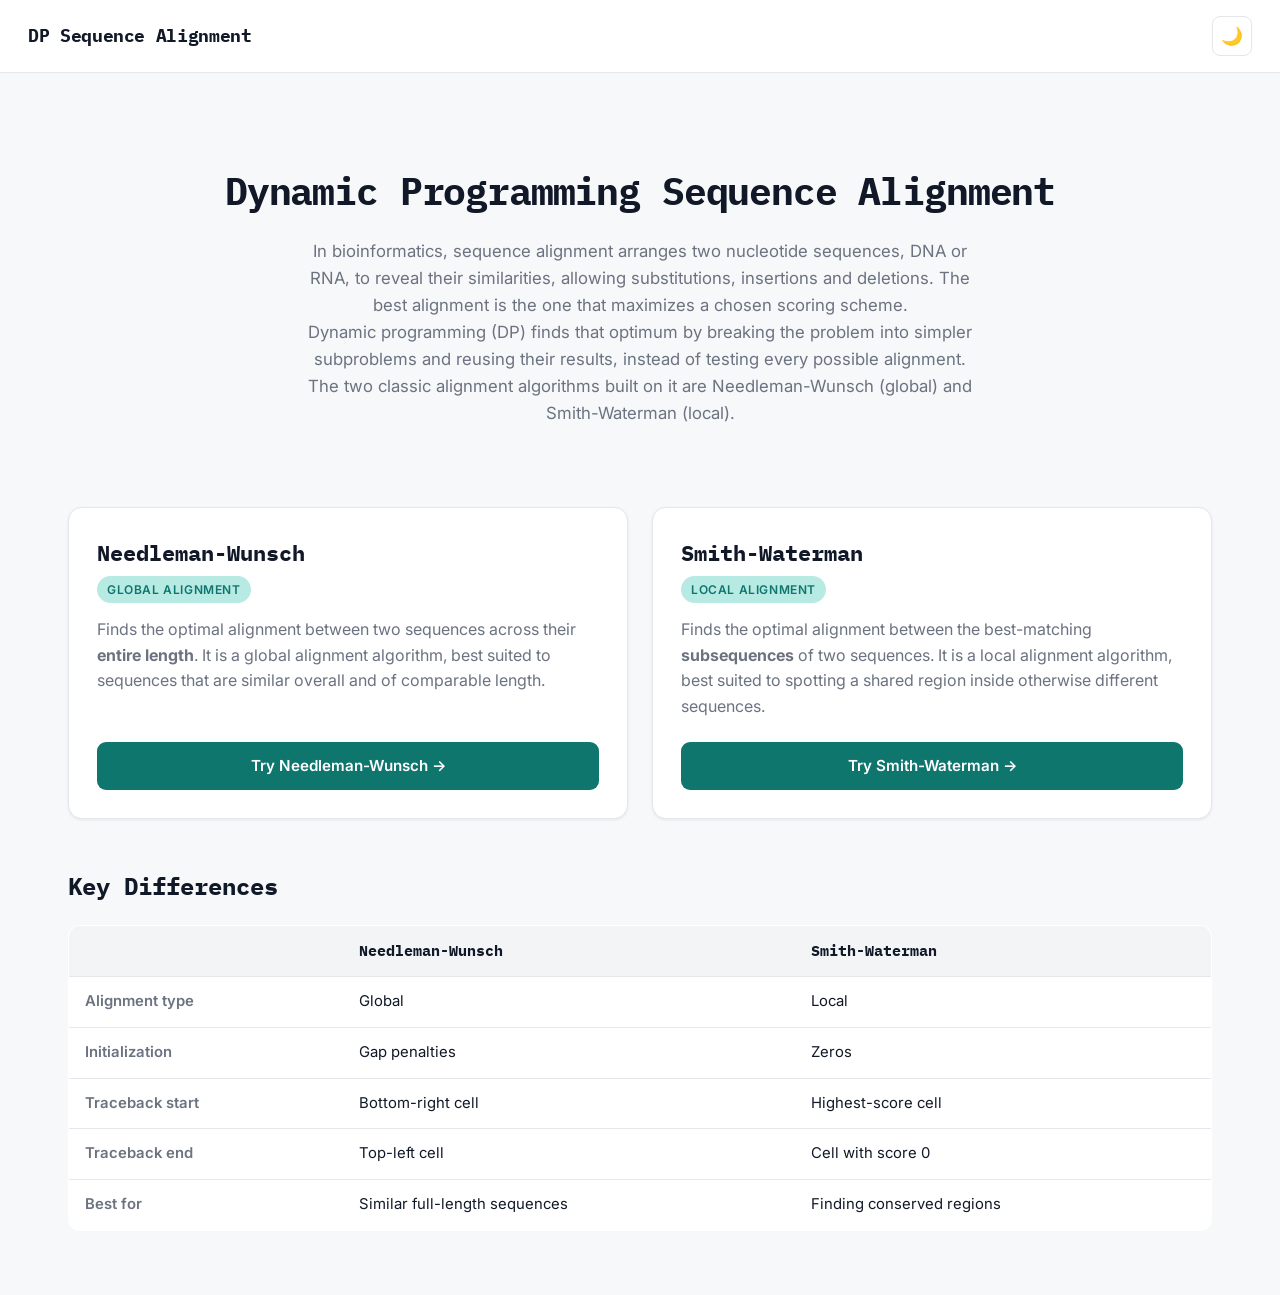
==== index.html @ d52497ba "first commit" ====
<!DOCTYPE html>
<html lang="en">
<head>
  <meta charset="UTF-8" />
  <meta name="viewport" content="width=device-width, initial-scale=1.0" />
  <title>DP Sequence Alignment</title>
  <link rel="preconnect" href="https://fonts.googleapis.com" />
  <link rel="preconnect" href="https://fonts.gstatic.com" crossorigin />
  <link href="https://fonts.googleapis.com/css2?family=IBM+Plex+Mono:wght@400;600;700&family=Inter:wght@400;500;600;700&display=swap" rel="stylesheet" />
  <link rel="stylesheet" href="style.css" />
  <script>
    (function () {
      const theme = localStorage.getItem('theme') || 'light';
      document.documentElement.setAttribute('data-theme', theme);
    })();
  </script>
</head>
<body>
  <header class="header-bar">
    <h1 class="site-title">DP Sequence Alignment</h1>
    <button class="theme-toggle" id="themeToggle" aria-label="Toggle dark mode" title="Toggle dark mode">
      <span class="icon-moon">🌙</span>
      <span class="icon-sun">☀️</span>
    </button>
  </header>

  <div class="container">
    <section class="hero">
      <h1>Dynamic Programming Sequence Alignment</h1>
      <p>
        In bioinformatics, sequence alignment arranges two nucleotide sequences, DNA or RNA,
        to reveal their similarities, allowing substitutions, insertions and deletions. 
        The best alignment is the one that maximizes a chosen scoring scheme.
      </p>
      <p>
        Dynamic programming (DP) finds that optimum by breaking the problem into simpler
        subproblems and reusing their results, instead of testing every possible alignment.
        The two classic alignment algorithms built on it are Needleman-Wunsch (global) and
        Smith-Waterman (local).
      </p>
    </section>

    <section class="card-grid">
      <article class="algo-card">
        <h3>Needleman-Wunsch</h3>
        <span class="badge">Global Alignment</span>
        <p>
          Finds the optimal alignment between two sequences across their
          <strong>entire length</strong>. It is a global alignment algorithm, best suited to
          sequences that are similar overall and of comparable length.
        </p>
        <a class="btn btn-primary" href="nw.html">Try Needleman-Wunsch →</a>
      </article>

      <article class="algo-card">
        <h3>Smith-Waterman</h3>
        <span class="badge">Local Alignment</span>
        <p>
          Finds the optimal alignment between the best-matching
          <strong>subsequences</strong> of two sequences. It is a local alignment algorithm,
          best suited to spotting a shared region inside otherwise different sequences.
        </p>
        <a class="btn btn-primary" href="sw.html">Try Smith-Waterman →</a>
      </article>
    </section>

    <section class="compare-section">
      <h2>Key Differences</h2>
      <table class="compare">
        <thead>
          <tr>
            <th></th>
            <th>Needleman-Wunsch</th>
            <th>Smith-Waterman</th>
          </tr>
        </thead>
        <tbody>
          <tr><td>Alignment type</td><td>Global</td><td>Local</td></tr>
          <tr><td>Initialization</td><td>Gap penalties</td><td>Zeros</td></tr>
          <tr><td>Traceback start</td><td>Bottom-right cell</td><td>Highest-score cell</td></tr>
          <tr><td>Traceback end</td><td>Top-left cell</td><td>Cell with score 0</td></tr>
          <tr><td>Best for</td><td>Similar full-length sequences</td><td>Finding conserved regions</td></tr>
        </tbody>
      </table>
    </section>
  </div>

  <script>
    function toggleTheme() {
      const current = document.documentElement.getAttribute('data-theme');
      const next = current === 'dark' ? 'light' : 'dark';
      document.documentElement.setAttribute('data-theme', next);
      localStorage.setItem('theme', next);
    }
    document.getElementById('themeToggle').addEventListener('click', toggleTheme);
  </script>
</body>
</html>
---- style.css ----
:root {
  --bg: #F7F8FA;
  --surface: #FFFFFF;
  --cell-header: #9CA3AF;
  --cell-header-text: #111827;
  --cell-data: #F3F4F6;
  --cell-data-border: #E5E7EB;
  --path: rgba(20, 184, 166, 0.30);
  --path-active: rgba(20, 184, 166, 0.55);
  --accent: #0F766E;
  --accent-hover: #0d655e;
  --text-primary: #111827;
  --text-secondary: #6B7280;
  --border: #E5E7EB;
  --match: #0F766E;
  --error: #DC2626;
  --shadow: rgba(15, 23, 42, 0.08);
}

[data-theme="dark"] {
  --bg: #0F172A;
  --surface: #1E293B;
  --cell-header: #475569;
  --cell-header-text: #F1F5F9;
  --cell-data: #1E293B;
  --cell-data-border: #334155;
  --path: rgba(20, 184, 166, 0.25);
  --path-active: rgba(20, 184, 166, 0.45);
  --accent: #0F766E;
  --accent-hover: #14b8a6;
  --text-primary: #F1F5F9;
  --text-secondary: #94A3B8;
  --border: #334155;
  --match: #2dd4bf;
  --error: #F87171;
  --shadow: rgba(0, 0, 0, 0.4);
}

* { box-sizing: border-box; }

html, body {
  margin: 0;
  padding: 0;
}

body {
  background: var(--bg);
  color: var(--text-primary);
  font-family: 'Inter', -apple-system, BlinkMacSystemFont, 'Segoe UI', sans-serif;
  line-height: 1.6;
  transition: background 0.2s ease, color 0.2s ease;
}

h1, h2, h3, h4, .mono {
  font-family: 'IBM Plex Mono', 'Courier New', monospace;
}

a { color: var(--accent); }

.header-bar {
  display: flex;
  align-items: center;
  justify-content: space-between;
  padding: 16px 28px;
  background: var(--surface);
  border-bottom: 1px solid var(--border);
  position: sticky;
  top: 0;
  z-index: 50;
}

.header-bar .site-title {
  font-family: 'IBM Plex Mono', monospace;
  font-weight: 700;
  font-size: 1.1rem;
  letter-spacing: -0.02em;
  margin: 0;
}

.header-bar .back-link {
  font-family: 'IBM Plex Mono', monospace;
  font-size: 0.9rem;
  text-decoration: none;
  font-weight: 600;
}
.header-bar .back-link:hover { text-decoration: underline; }

.theme-toggle {
  background: transparent;
  border: 1px solid var(--border);
  color: var(--text-primary);
  border-radius: 8px;
  width: 40px;
  height: 40px;
  cursor: pointer;
  display: inline-flex;
  align-items: center;
  justify-content: center;
  font-size: 1.1rem;
  transition: background 0.15s ease, border-color 0.15s ease;
}
.theme-toggle:hover { background: var(--cell-data); border-color: var(--accent); }
.theme-toggle .icon-sun { display: none; }
.theme-toggle .icon-moon { display: inline; }
[data-theme="dark"] .theme-toggle .icon-sun { display: inline; }
[data-theme="dark"] .theme-toggle .icon-moon { display: none; }

.container {
  max-width: 1200px;
  margin: 0 auto;
  padding: 32px 28px 64px;
}

.hero {
  text-align: center;
  padding: 56px 0 40px;
}
.hero h1 {
  font-size: 2.4rem;
  margin: 0 0 16px;
  letter-spacing: -0.03em;
}
.hero p {
  max-width: 680px;
  margin: 0 auto;
  color: var(--text-secondary);
  font-size: 1.05rem;
}

.card-grid {
  display: grid;
  grid-template-columns: 1fr 1fr;
  gap: 24px;
  margin: 40px 0;
}
.algo-card {
  background: var(--surface);
  border: 1px solid var(--border);
  border-radius: 14px;
  padding: 28px;
  box-shadow: 0 1px 3px var(--shadow);
  display: flex;
  flex-direction: column;
}
.algo-card h3 {
  margin: 0 0 6px;
  font-size: 1.35rem;
}
.algo-card .badge {
  display: inline-block;
  align-self: flex-start;
  font-size: 0.75rem;
  font-weight: 600;
  text-transform: uppercase;
  letter-spacing: 0.05em;
  color: var(--accent);
  background: var(--path);
  padding: 4px 10px;
  border-radius: 999px;
  margin-bottom: 14px;
}

[data-theme="dark"] .algo-card .badge {
  color: #F1F5F9;
}
.algo-card p {
  color: var(--text-secondary);
  flex: 1;
  margin: 0 0 22px;
}

.btn {
  display: inline-flex;
  align-items: center;
  justify-content: center;
  gap: 6px;
  font-family: 'Inter', sans-serif;
  font-size: 0.95rem;
  font-weight: 600;
  padding: 11px 18px;
  border-radius: 9px;
  cursor: pointer;
  border: 1px solid transparent;
  text-decoration: none;
  transition: background 0.15s ease, transform 0.05s ease;
}
.btn:active { transform: translateY(1px); }
.btn-primary {
  background: var(--accent);
  color: #fff;
}
.btn-primary:hover { background: var(--accent-hover); }
.btn-secondary {
  background: transparent;
  color: var(--text-primary);
  border-color: var(--border);
}
.btn-secondary:hover { background: var(--cell-data); }

.compare-section { margin-top: 48px; }
.compare-section h2 { font-size: 1.5rem; }
table.compare {
  width: 100%;
  border-collapse: collapse;
  background: var(--surface);
  border: 1px solid var(--border);
  border-radius: 12px;
  overflow: hidden;
  margin-top: 16px;
}
table.compare th, table.compare td {
  padding: 13px 16px;
  text-align: left;
  border-bottom: 1px solid var(--border);
  font-size: 0.93rem;
}
table.compare thead th {
  background: var(--cell-data);
  font-family: 'IBM Plex Mono', monospace;
}
table.compare tbody td:first-child {
  font-weight: 600;
  color: var(--text-secondary);
}
table.compare tr:last-child td { border-bottom: none; }

.page-title {
  font-size: 2rem;
  margin: 8px 0 4px;
  letter-spacing: -0.02em;
}

.description {
  background: var(--surface);
  border: 1px solid var(--border);
  border-radius: 12px;
  margin: 20px 0 28px;
  overflow: hidden;
}
.description > summary {
  cursor: pointer;
  padding: 16px 22px;
  font-family: 'IBM Plex Mono', monospace;
  font-weight: 700;
  font-size: 1.1rem;
  list-style: none;
  display: flex;
  align-items: center;
  gap: 10px;
}
.description > summary::-webkit-details-marker { display: none; }
.description > summary::before {
  content: '▸';
  transition: transform 0.15s ease;
  color: var(--accent);
}
.description[open] > summary::before { transform: rotate(90deg); }
.description .desc-body {
  padding: 0 22px 22px;
  color: var(--text-secondary);
}
.description .desc-body ol { padding-left: 20px; }
.description .desc-body strong { color: var(--text-primary); }
.description pre {
  background: var(--bg);
  border: 1px solid var(--border);
  border-radius: 8px;
  padding: 14px 16px;
  overflow-x: auto;
  font-family: 'IBM Plex Mono', monospace;
  font-size: 0.85rem;
  color: var(--text-primary);
  line-height: 1.5;
}

.work-area {
  display: grid;
  grid-template-columns: 55% 45%;
  gap: 28px;
  align-items: start;
}

.panel {
  background: var(--surface);
  border: 1px solid var(--border);
  border-radius: 12px;
  padding: 22px;
}
.panel h3 {
  margin: 0 0 16px;
  font-size: 1.15rem;
}

.control-row {
  display: flex;
  flex-wrap: wrap;
  gap: 14px;
  margin-bottom: 16px;
}
.field {
  display: flex;
  flex-direction: column;
  gap: 5px;
  flex: 1;
  min-width: 120px;
}
.field label {
  font-size: 0.78rem;
  font-weight: 600;
  text-transform: uppercase;
  letter-spacing: 0.04em;
  color: var(--text-secondary);
}
.field input {
  font-family: 'IBM Plex Mono', monospace;
  font-size: 0.95rem;
  padding: 9px 11px;
  border-radius: 8px;
  border: 1px solid var(--border);
  background: var(--bg);
  color: var(--text-primary);
}
.field input:focus {
  outline: none;
  border-color: var(--accent);
  box-shadow: 0 0 0 3px var(--path);
}

.btn-row {
  display: flex;
  gap: 10px;
  margin: 18px 0 8px;
}

.error-msg {
  color: var(--error);
  font-size: 0.85rem;
  font-weight: 600;
  min-height: 1.2em;
  margin: 4px 0;
}

.chips-label {
  font-size: 0.78rem;
  font-weight: 600;
  text-transform: uppercase;
  letter-spacing: 0.04em;
  color: var(--text-secondary);
  margin: 14px 0 8px;
}
.chips { display: flex; flex-wrap: wrap; gap: 8px; }
.chip {
  font-family: 'IBM Plex Mono', monospace;
  font-size: 0.82rem;
  padding: 6px 12px;
  border-radius: 999px;
  border: 1px solid var(--border);
  background: var(--bg);
  color: var(--text-primary);
  cursor: pointer;
  transition: border-color 0.15s, background 0.15s;
}
.chip:hover { border-color: var(--accent); background: var(--path); }

.matrix-wrap {
  overflow-x: auto;
  padding-bottom: 6px;
}
table.matrix {
  border-collapse: separate;
  border-spacing: 0;
  font-family: 'IBM Plex Mono', monospace;
}
table.matrix td {
  min-width: 48px;
  min-height: 48px;
  width: 48px;
  height: 48px;
  text-align: center;
  vertical-align: middle;
  border: 1px solid var(--cell-data-border);
  position: relative;
  user-select: none;
}
table.matrix.dense td { min-width: 40px; width: 40px; height: 40px; min-height: 40px; }
table.matrix.dense2 td { min-width: 32px; width: 32px; height: 32px; min-height: 32px; }
table.matrix.smallfont td { font-size: 0.78rem; }
table.matrix.smallfont2 td { font-size: 0.68rem; }

td.cell-corner {
  background: var(--cell-header);
}
td.cell-header {
  background: var(--cell-header);
  color: var(--cell-header-text);
  font-weight: 700;
}
td.cell-data {
  background: var(--cell-data);
  cursor: pointer;
}
td.cell-data .score {
  display: block;
  font-weight: 600;
  line-height: 1.1;
}
td.cell-data .arrows {
  display: block;
  font-size: 0.62em;
  color: var(--text-secondary);
  line-height: 1;
  margin-top: 2px;
  letter-spacing: 1px;
}

td.cell-data.on-path { background: var(--path); }
td.cell-data.selected-path { background: var(--path-active); }
td.cell-data.inspected { outline: 2px dashed var(--accent); outline-offset: -2px; }
/* Traceback start/end cells (NW) and the max-score cell (SW) */
td.cell-data.start-cell,
td.cell-data.end-cell { box-shadow: inset 0 0 0 3px var(--accent); }
td.cell-data.max-cell { box-shadow: inset 0 0 0 2px var(--accent); }

.paths-count {
  font-size: 0.85rem;
  color: var(--text-secondary);
  font-weight: 600;
  margin-bottom: 12px;
}
.paths-list {
  max-height: 220px;
  overflow-y: auto;
  display: flex;
  flex-direction: column;
  gap: 8px;
}
.path-item {
  font-family: 'IBM Plex Mono', monospace;
  font-size: 0.82rem;
  padding: 9px 12px;
  border-radius: 8px;
  border: 1px solid var(--border);
  background: var(--bg);
  cursor: pointer;
  transition: border-color 0.15s, background 0.15s;
  word-break: break-all;
}
.path-item:hover { border-color: var(--accent); }
.path-item.active {
  border-color: var(--accent);
  background: var(--path);
  font-weight: 600;
}

hr.divider {
  border: none;
  border-top: 1px solid var(--border);
  margin: 20px 0;
}

.alignment-result {
  font-family: 'IBM Plex Mono', monospace;
  font-size: 1.05rem;
  line-height: 1.7;
  background: var(--bg);
  border: 1px solid var(--border);
  border-radius: 8px;
  padding: 16px 18px;
  overflow-x: auto;
  white-space: pre;
}
.alignment-result .label { color: var(--text-secondary); }
.alignment-result .match-char {
  color: var(--match);
  font-weight: 700;
}
.alignment-result .midline { color: var(--text-secondary); }

.score-display {
  font-family: 'IBM Plex Mono', monospace;
  font-size: 1.2rem;
  font-weight: 700;
  margin-top: 16px;
  color: var(--accent);
}
.region-display {
  font-family: 'IBM Plex Mono', monospace;
  font-size: 0.9rem;
  color: var(--text-secondary);
  margin-top: 6px;
}

.placeholder {
  color: var(--text-secondary);
  font-size: 0.9rem;
  font-style: italic;
}

.cell-detail {
  margin-top: 16px;
  background: var(--bg);
  border: 1px solid var(--border);
  border-radius: 8px;
  padding: 14px 16px;
}
.cell-detail .cd-header {
  font-family: 'IBM Plex Mono', monospace;
  font-weight: 700;
  font-size: 0.92rem;
  margin-bottom: 10px;
}
.cell-detail .cd-options { display: flex; flex-direction: column; gap: 6px; }
.cell-detail .cd-opt {
  display: grid;
  grid-template-columns: 20px 1fr auto;
  align-items: center;
  gap: 10px;
  padding: 6px 10px;
  border-radius: 6px;
  border: 1px solid var(--border);
  background: var(--surface);
  font-size: 0.85rem;
}
.cell-detail .cd-opt.win {
  background: var(--path);
  border-color: var(--accent);
}
.cell-detail .cd-arrow {
  font-family: 'IBM Plex Mono', monospace;
  font-size: 1.05rem;
  text-align: center;
  color: var(--accent);
}
.cell-detail .cd-label { color: var(--text-secondary); }
.cell-detail .cd-opt.win .cd-label { color: var(--text-primary); font-weight: 600; }
.cell-detail .cd-formula { font-family: 'IBM Plex Mono', monospace; white-space: nowrap; }
.cell-detail .cd-note { font-size: 0.85rem; color: var(--text-secondary); }
.cell-detail .cd-result {
  font-family: 'IBM Plex Mono', monospace;
  font-weight: 700;
  font-size: 0.92rem;
  margin-top: 12px;
  color: var(--accent);
}

.legend {
  display: flex;
  flex-wrap: wrap;
  gap: 14px;
  margin-top: 14px;
  font-size: 0.78rem;
  color: var(--text-secondary);
}
.legend span { display: inline-flex; align-items: center; gap: 6px; }
.legend .swatch {
  width: 16px; height: 16px; border-radius: 4px; display: inline-block;
  border: 1px solid var(--border);
}
.legend .swatch.on-path { background: var(--path); }
.legend .swatch.selected { background: var(--path-active); }
.legend .swatch.start { box-shadow: inset 0 0 0 2px var(--accent); }

@media (max-width: 900px) {
  .work-area { grid-template-columns: 1fr; }
  .work-area .controls-col { order: 1; }
  .work-area .matrix-col { order: 2; }
  .work-area .results-col { order: 3; }
  .card-grid { grid-template-columns: 1fr; }
  .hero h1 { font-size: 1.8rem; }
}
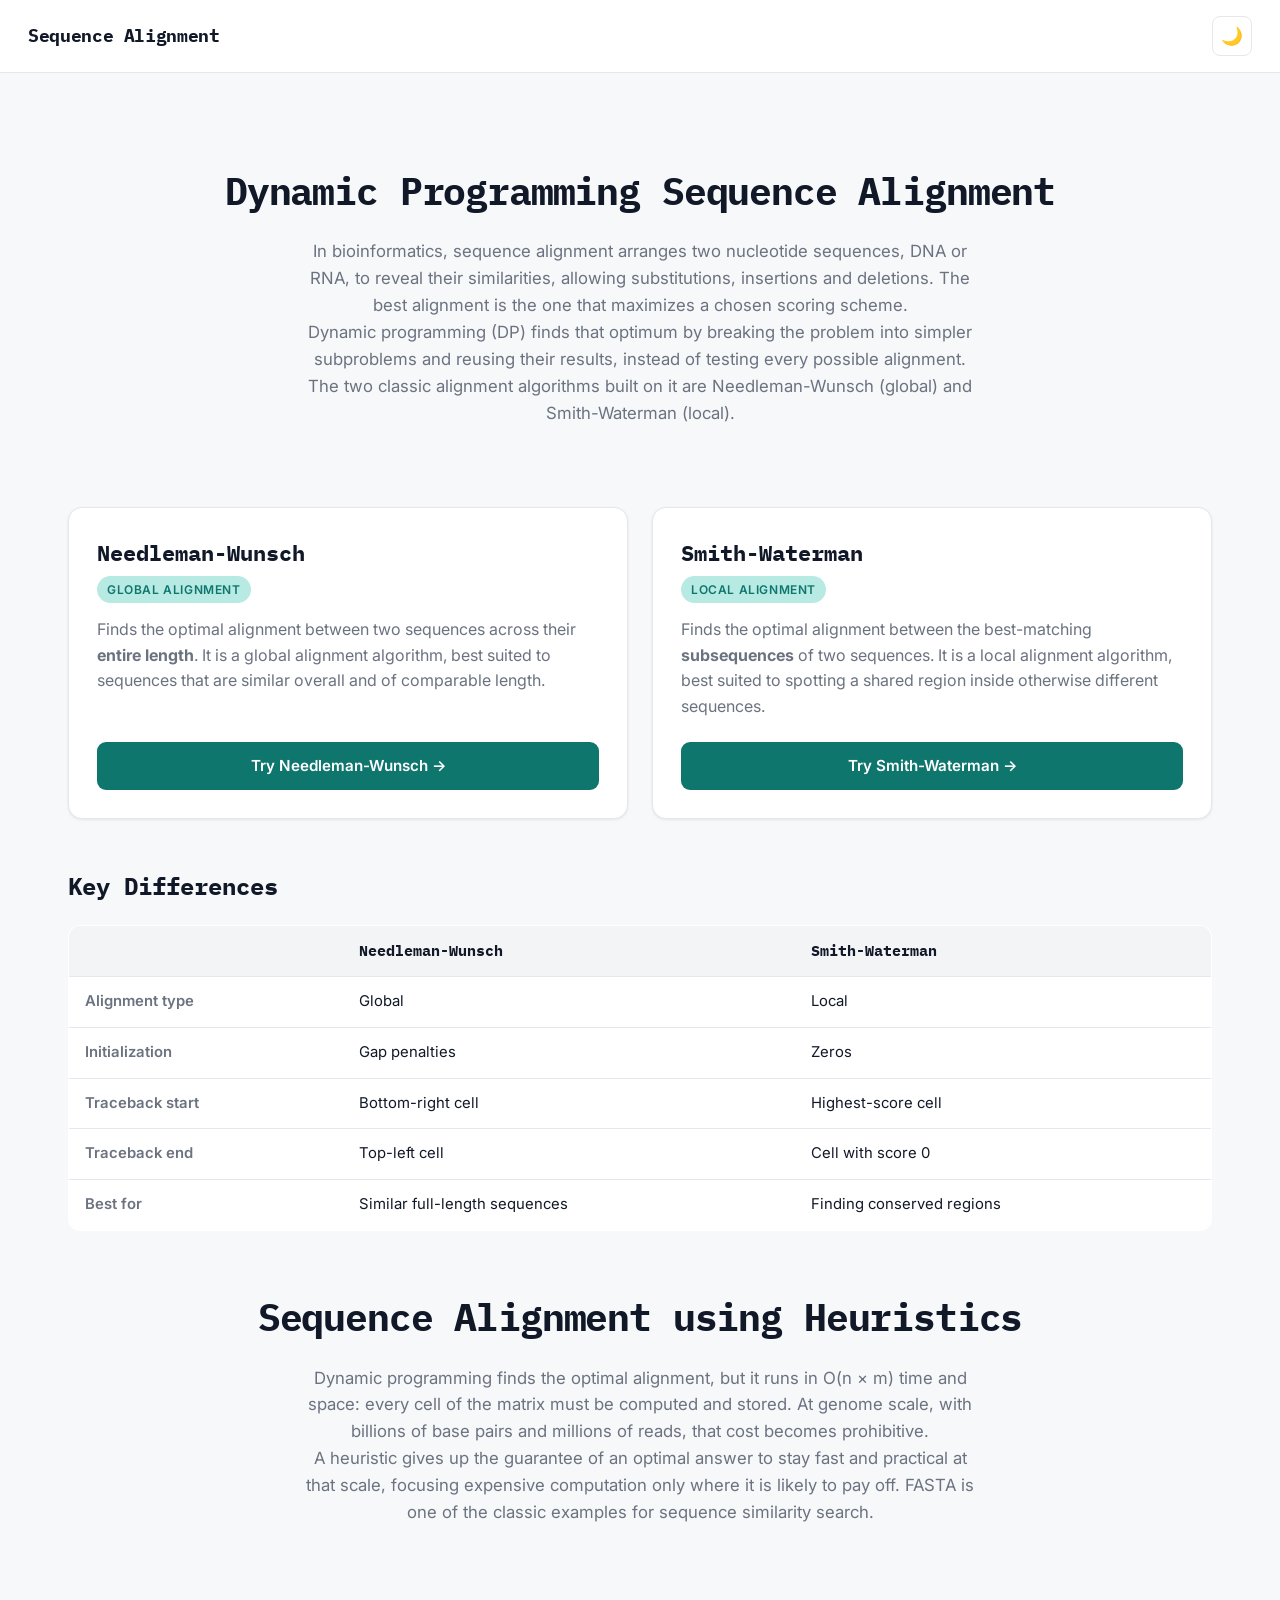
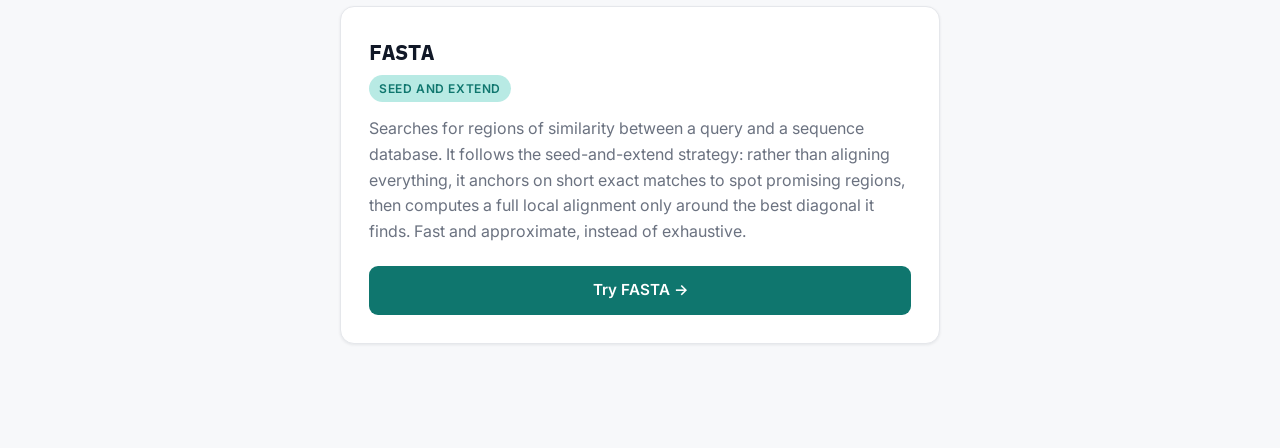
==== commit 403baf7d: "add FASTA modified:   README.md new file:   docs/HeuristicsGIF.gif new file:   fasta.html new file: " ====
--- a/index.html
+++ b/index.html
@@ -3,7 +3,7 @@
 <head>
   <meta charset="UTF-8" />
   <meta name="viewport" content="width=device-width, initial-scale=1.0" />
-  <title>DP Sequence Alignment</title>
+  <title>Sequence Alignment</title>
   <link rel="preconnect" href="https://fonts.googleapis.com" />
   <link rel="preconnect" href="https://fonts.gstatic.com" crossorigin />
   <link href="https://fonts.googleapis.com/css2?family=IBM+Plex+Mono:wght@400;600;700&family=Inter:wght@400;500;600;700&display=swap" rel="stylesheet" />
@@ -17,7 +17,7 @@
 </head>
 <body>
   <header class="header-bar">
-    <h1 class="site-title">DP Sequence Alignment</h1>
+    <h1 class="site-title">Sequence Alignment</h1>
     <button class="theme-toggle" id="themeToggle" aria-label="Toggle dark mode" title="Toggle dark mode">
       <span class="icon-moon">🌙</span>
       <span class="icon-sun">☀️</span>
@@ -83,6 +83,34 @@
         </tbody>
       </table>
     </section>
+
+    <section class="hero">
+      <h1>Sequence Alignment using Heuristics</h1>
+      <p>
+        Dynamic programming finds the optimal alignment, but it runs in O(n × m) time and
+        space: every cell of the matrix must be computed and stored. At genome scale, with
+        billions of base pairs and millions of reads, that cost becomes prohibitive.
+      </p>
+      <p>
+        A heuristic gives up the guarantee of an optimal answer to stay fast and practical at
+        that scale, focusing expensive computation only where it is likely to pay off. FASTA is
+        one of the classic examples for sequence similarity search.
+      </p>
+    </section>
+
+    <section class="card-grid" style="grid-template-columns:minmax(0,600px); justify-content:center;">
+      <article class="algo-card">
+        <h3>FASTA</h3>
+        <span class="badge">Seed and Extend</span>
+        <p>
+          Searches for regions of similarity between a query and a sequence database. It follows
+          the seed-and-extend strategy: rather than aligning everything, it anchors on short
+          exact matches to spot promising regions, then computes a full local alignment only
+          around the best diagonal it finds. Fast and approximate, instead of exhaustive.
+        </p>
+        <a class="btn btn-primary" href="fasta.html">Try FASTA →</a>
+      </article>
+    </section>
   </div>
 
   <script>
